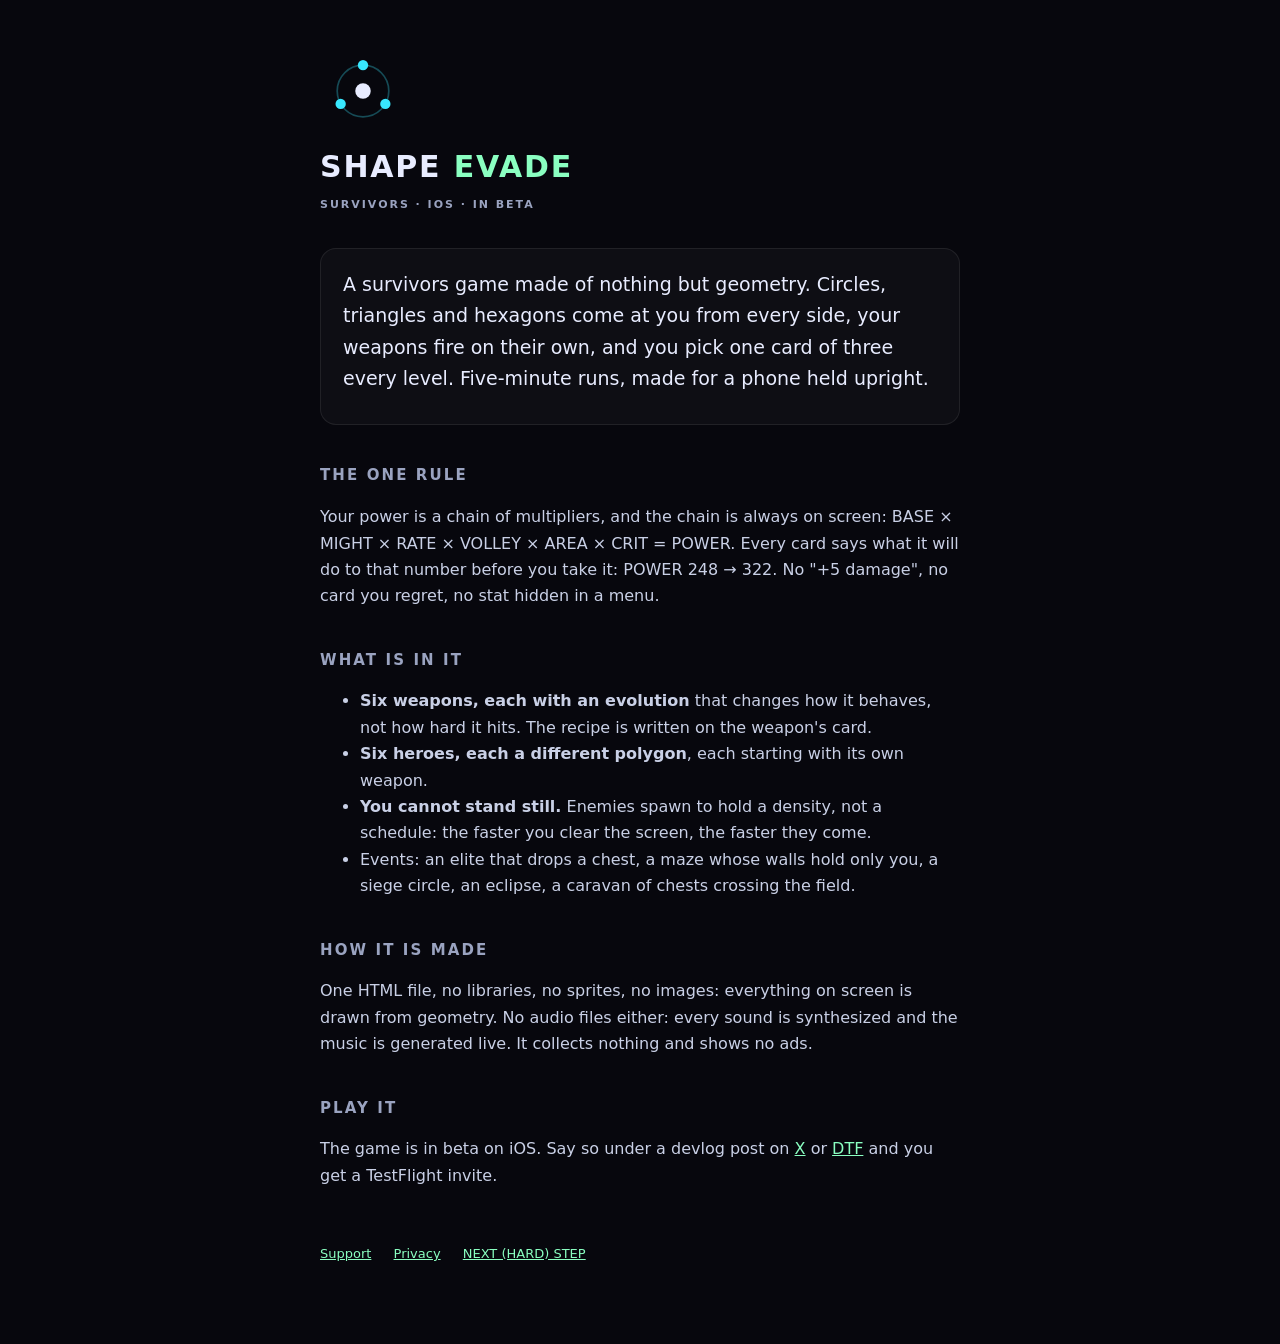
==== shape-evade/index.html @ 08151c8e "Studio site: home, Shape Evade support and privacy, the button Co-Authored-By: Claude Fable 5.1 <nor" ====
<!doctype html>
<html lang="en">
<head>
<meta charset="utf-8">
<meta name="viewport" content="width=device-width, initial-scale=1">
<title>Shape Evade: Survivors</title>
<meta name="description" content="A survivors game made of nothing but geometry. Your power is a chain of multipliers, and it never leaves the screen.">
<link rel="icon" href="mark.svg" type="image/svg+xml">
<link rel="stylesheet" href="../style.css">
</head>
<body>
<main>
  <img src="mark.svg" width="86" height="86" alt="">
  <h1>SHAPE <span>EVADE</span></h1>
  <p class="sub">Survivors · iOS · in beta</p>

  <div class="card">
    <p class="big">A survivors game made of nothing but geometry. Circles,
    triangles and hexagons come at you from every side, your weapons fire on
    their own, and you pick one card of three every level. Five-minute runs,
    made for a phone held upright.</p>
  </div>

  <h2>The one rule</h2>
  <p>Your power is a chain of multipliers, and the chain is always on screen:
  BASE × MIGHT × RATE × VOLLEY × AREA × CRIT = POWER. Every card says what it
  will do to that number before you take it: POWER 248 → 322. No "+5 damage",
  no card you regret, no stat hidden in a menu.</p>

  <h2>What is in it</h2>
  <ul>
    <li><strong>Six weapons, each with an evolution</strong> that changes how it
    behaves, not how hard it hits. The recipe is written on the weapon's card.</li>
    <li><strong>Six heroes, each a different polygon</strong>, each starting with
    its own weapon.</li>
    <li><strong>You cannot stand still.</strong> Enemies spawn to hold a density,
    not a schedule: the faster you clear the screen, the faster they come.</li>
    <li>Events: an elite that drops a chest, a maze whose walls hold only you, a
    siege circle, an eclipse, a caravan of chests crossing the field.</li>
  </ul>

  <h2>How it is made</h2>
  <p>One HTML file, no libraries, no sprites, no images: everything on screen is
  drawn from geometry. No audio files either: every sound is synthesized and the
  music is generated live. It collects nothing and shows no ads.</p>

  <h2>Play it</h2>
  <p>The game is in beta on iOS. Say so under a devlog post on
  <a href="https://x.com/nexthardstep">X</a> or <a href="https://dtf.ru/id3532169">DTF</a>
  and you get a TestFlight invite.
  <!-- TODO: заменить на публичную ссылку TestFlight и ссылку itch, когда появятся --></p>

  <footer>
    <a href="support.html">Support</a>
    <a href="privacy.html">Privacy</a>
    <a href="../">NEXT (HARD) STEP</a>
  </footer>
</main>
</body>
</html>
---- style.css ----
:root { --bg:#07070d; --text:#e8ecff; --dim:#9aa3c0; --good:#8affc1; }
* { box-sizing: border-box; }
body {
  margin: 0; padding: 48px 20px 80px;
  background: var(--bg); color: var(--text);
  font: 16px/1.65 -apple-system, BlinkMacSystemFont, system-ui, sans-serif;
  -webkit-font-smoothing: antialiased;
}
main { max-width: 640px; margin: 0 auto; }
h1 { font-size: 30px; letter-spacing: .06em; margin: 0 0 4px; }
h1 span { color: var(--good); }
h2 { font-size: 15px; letter-spacing: .14em; text-transform: uppercase;
     color: var(--dim); margin: 38px 0 10px; font-weight: 800; }
p, li { color: #c9d0e6; }
a { color: var(--good); }
.sub { color: var(--dim); letter-spacing: .18em; text-transform: uppercase;
       font-size: 11px; font-weight: 800; margin: 0 0 34px; }
.card { border: 1px solid #ffffff14; border-radius: 16px; padding: 20px 22px;
        background: #ffffff08; margin: 16px 0; }
.big { font-size: 19px; color: var(--text); margin: 0; }
footer { margin-top: 54px; color: var(--dim); font-size: 13px; }
footer a { margin-right: 18px; }
svg { display: block; margin: 0 auto 26px; }

/* ---- studio home ---- */
.hero { text-align: center; margin-bottom: 46px; }
.hero h1 { font-size: 34px; letter-spacing: .14em; }
.hero h1 span { color: var(--good); }
.hero p { color: var(--dim); margin: 6px 0 0; }
.tag { display: inline-block; font-size: 11px; letter-spacing: .18em; text-transform: uppercase;
       font-weight: 800; color: var(--dim); margin-bottom: 8px; }
.tag.now { color: #38e8ff; }
.tag.done { color: var(--good); }
.tag.toy { color: #ffe36e; }
.card h3 { margin: 0 0 6px; font-size: 21px; letter-spacing: .02em; }
.card h3 a { color: var(--text); text-decoration: none; }
.card h3 a:hover { color: var(--good); }
.card p { margin: 0 0 10px; }
.links a { margin-right: 16px; white-space: nowrap; }
.games .card { padding: 16px 20px; }
.games .card h3 { font-size: 17px; }
.games .card p { color: var(--dim); font-size: 15px; margin: 0 0 6px; }
.follow { display: flex; flex-wrap: wrap; gap: 10px 22px; }
.ru { color: var(--dim); font-size: 14px; }
@media (max-width: 480px) {
  .hero h1 { font-size: 26px; letter-spacing: .1em; }
  h1 { font-size: 26px; }
}
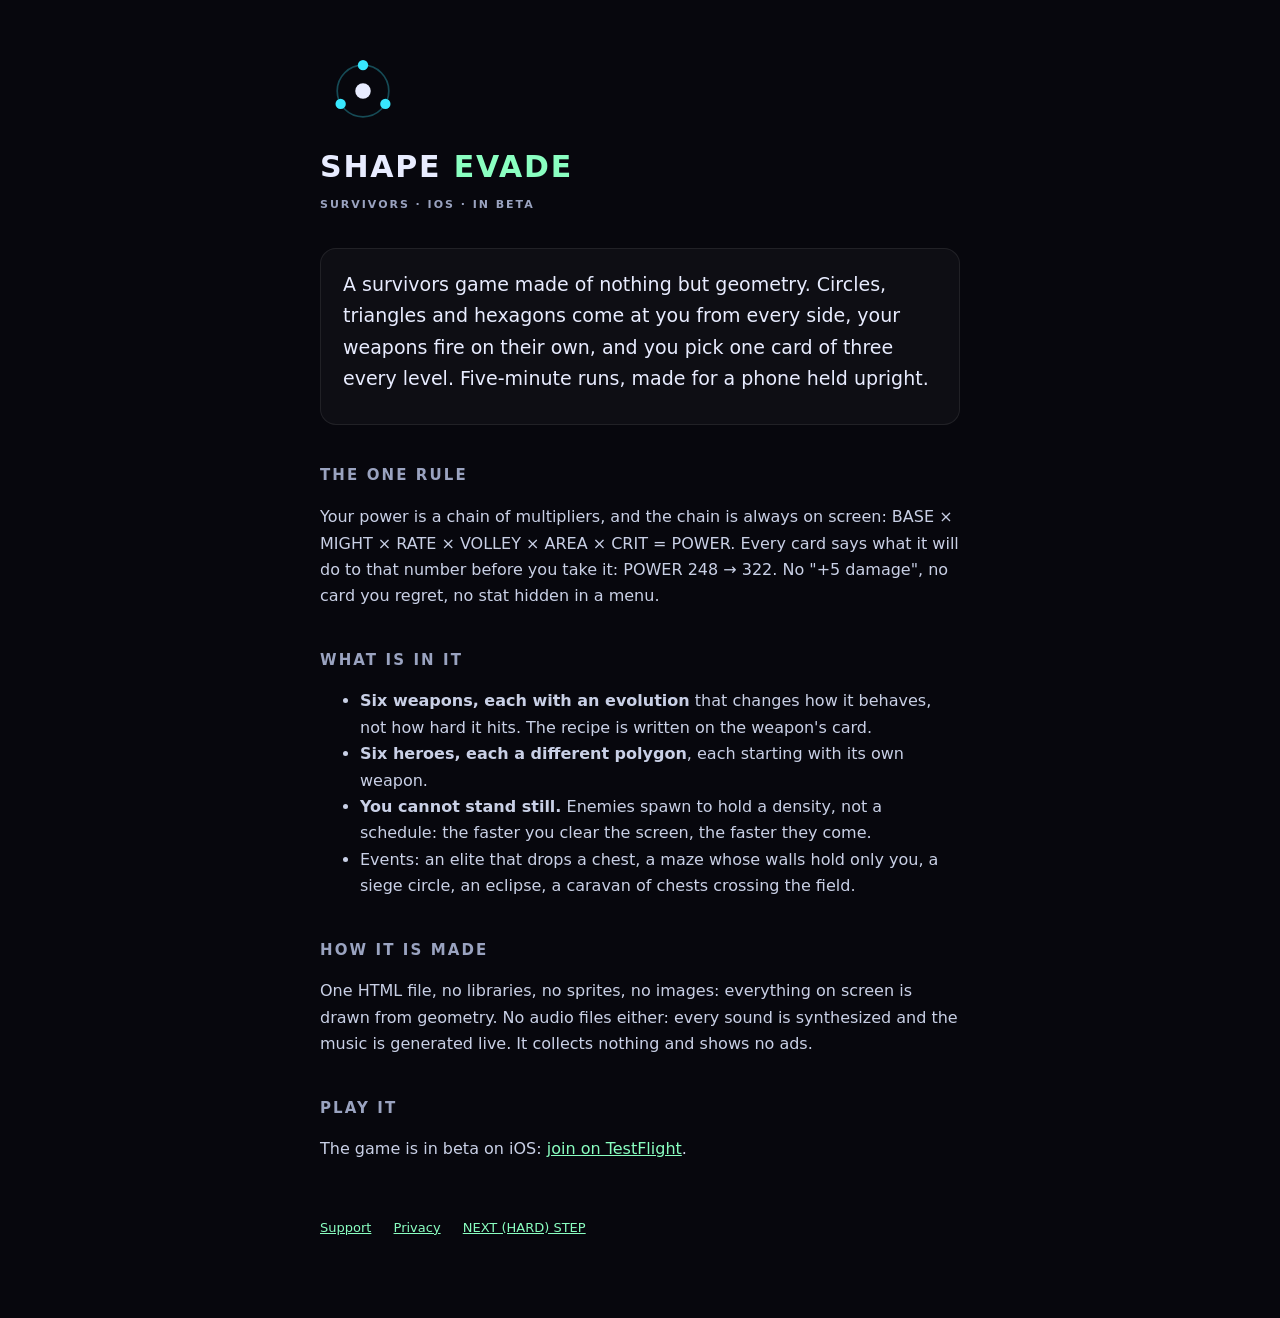
==== commit 093468fc: "TestFlight public link on the home and game pages Co-Authored-By: Claude Fable 5.1 <noreply@anthropi" ====
--- a/shape-evade/index.html
+++ b/shape-evade/index.html
@@ -45,10 +45,8 @@
   music is generated live. It collects nothing and shows no ads.</p>
 
   <h2>Play it</h2>
-  <p>The game is in beta on iOS. Say so under a devlog post on
-  <a href="https://x.com/nexthardstep">X</a> or <a href="https://dtf.ru/id3532169">DTF</a>
-  and you get a TestFlight invite.
-  <!-- TODO: заменить на публичную ссылку TestFlight и ссылку itch, когда появятся --></p>
+  <p>The game is in beta on iOS: <a href="https://testflight.apple.com/join/4UGg9wDN">join on TestFlight</a>.
+  <!-- TODO: ссылка itch, когда появится страница --></p>
 
   <footer>
     <a href="support.html">Support</a>
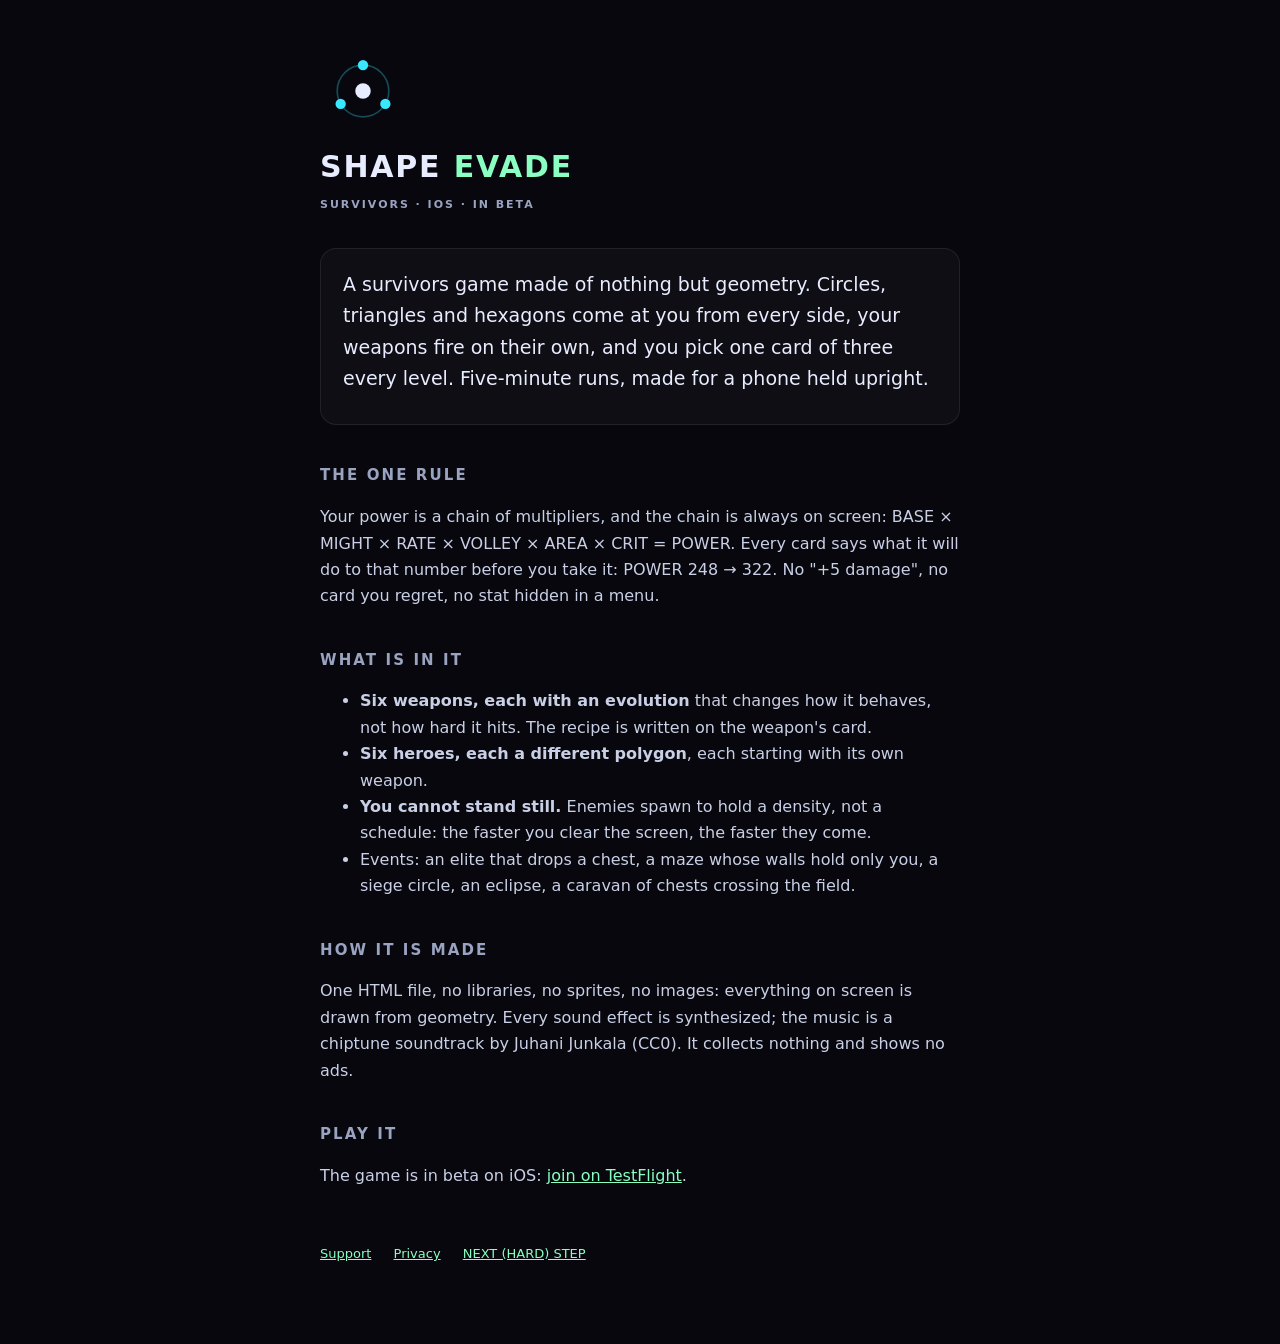
==== commit 0b058c70: "The music is a chiptune soundtrack, not generated live Co-Authored-By: Claude Fable 5.1 <noreply@ant" ====
--- a/shape-evade/index.html
+++ b/shape-evade/index.html
@@ -41,12 +41,12 @@
 
   <h2>How it is made</h2>
   <p>One HTML file, no libraries, no sprites, no images: everything on screen is
-  drawn from geometry. No audio files either: every sound is synthesized and the
-  music is generated live. It collects nothing and shows no ads.</p>
+  drawn from geometry. Every sound effect is synthesized; the music is a chiptune
+  soundtrack by Juhani Junkala (CC0). It collects nothing and shows no ads.</p>
 
   <h2>Play it</h2>
   <p>The game is in beta on iOS: <a href="https://testflight.apple.com/join/4UGg9wDN">join on TestFlight</a>.
-  <!-- TODO: ссылка itch, когда появится страница --></p>
+  <!-- TODO: когда страница itch будет публичной: <a href="https://nexthardstep.itch.io/shape-evade">play in the browser</a> --></p>
 
   <footer>
     <a href="support.html">Support</a>
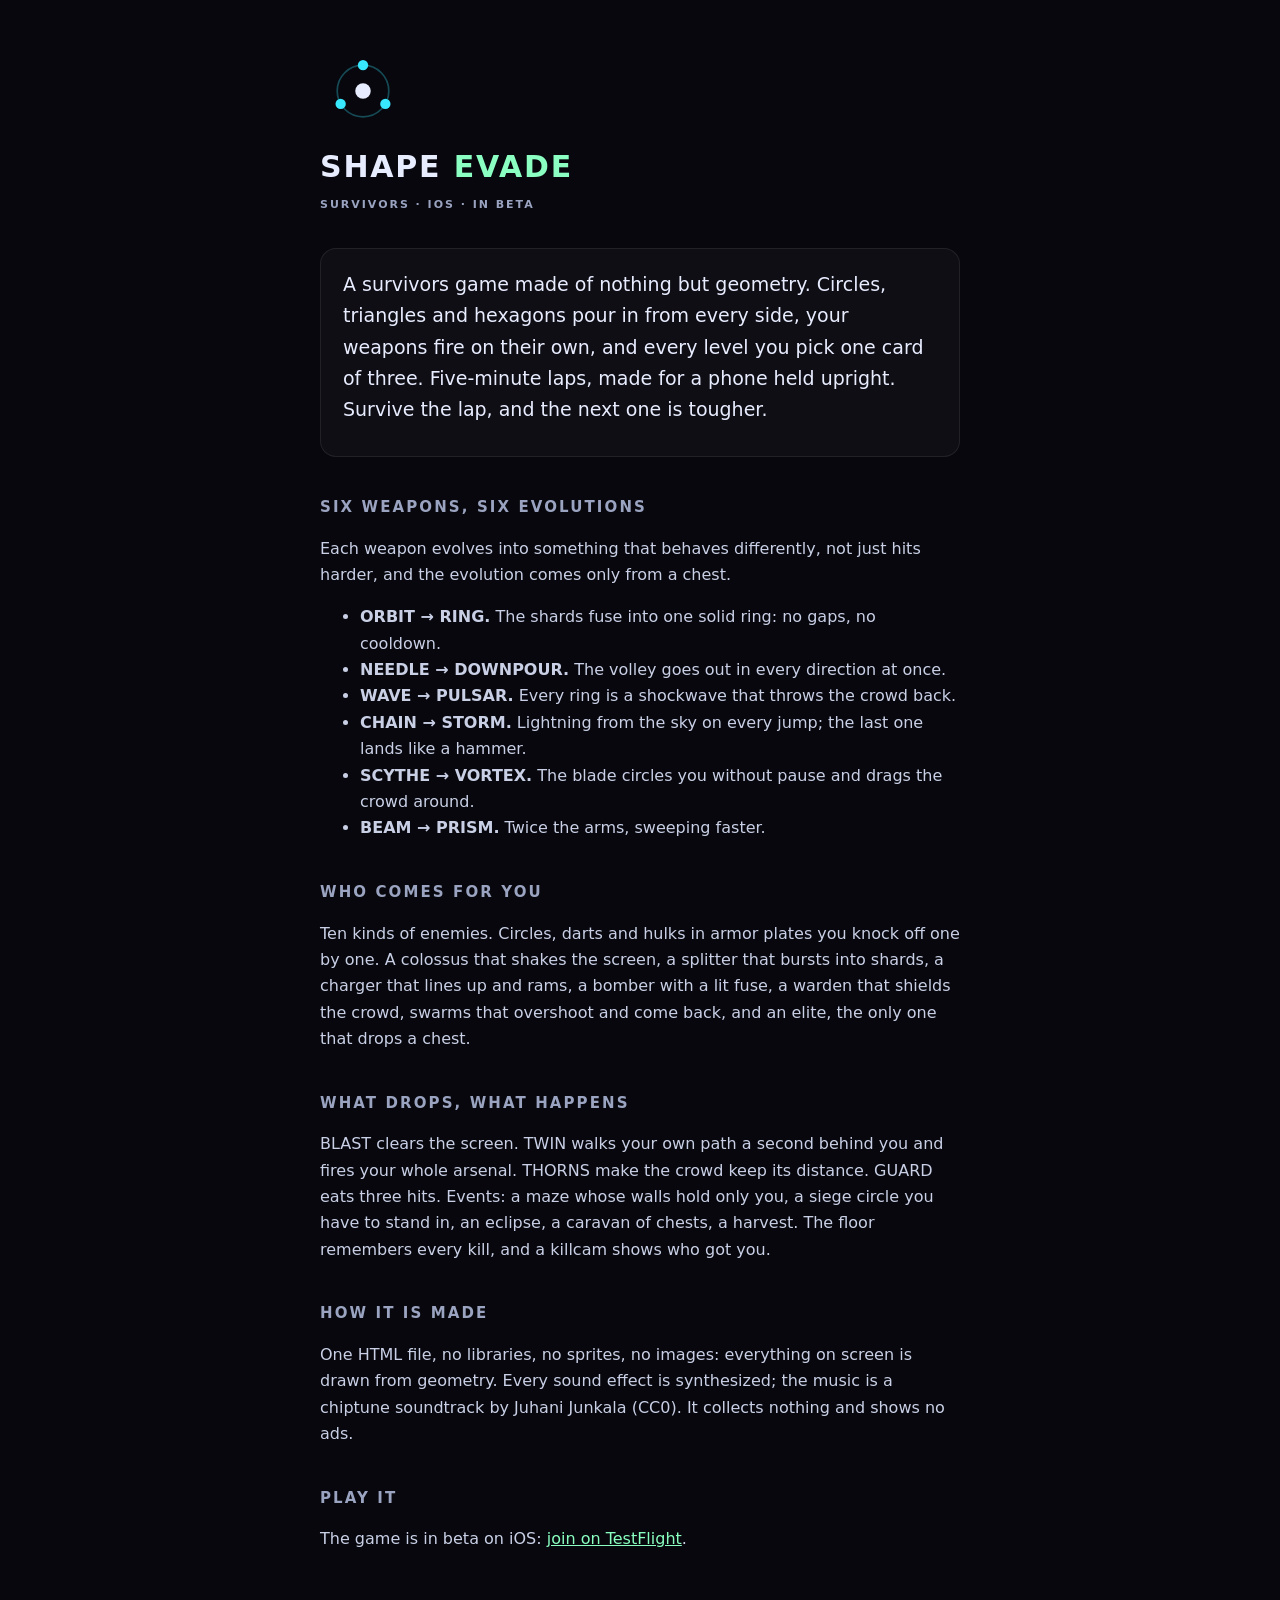
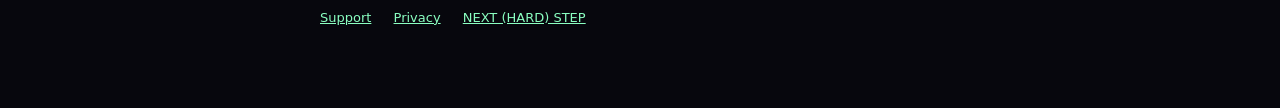
==== commit 51198590: "Sell the weapons, evolutions and enemies, not the multiplier chain Co-Authored-By: Claude Fable 5.1 " ====
--- a/shape-evade/index.html
+++ b/shape-evade/index.html
@@ -16,28 +16,36 @@
 
   <div class="card">
     <p class="big">A survivors game made of nothing but geometry. Circles,
-    triangles and hexagons come at you from every side, your weapons fire on
-    their own, and you pick one card of three every level. Five-minute runs,
-    made for a phone held upright.</p>
+    triangles and hexagons pour in from every side, your weapons fire on their
+    own, and every level you pick one card of three. Five-minute laps, made for
+    a phone held upright. Survive the lap, and the next one is tougher.</p>
   </div>
 
-  <h2>The one rule</h2>
-  <p>Your power is a chain of multipliers, and the chain is always on screen:
-  BASE × MIGHT × RATE × VOLLEY × AREA × CRIT = POWER. Every card says what it
-  will do to that number before you take it: POWER 248 → 322. No "+5 damage",
-  no card you regret, no stat hidden in a menu.</p>
+  <h2>Six weapons, six evolutions</h2>
+  <p>Each weapon evolves into something that behaves differently, not just hits
+  harder, and the evolution comes only from a chest.</p>
+  <ul>
+    <li><strong>ORBIT → RING.</strong> The shards fuse into one solid ring: no gaps, no cooldown.</li>
+    <li><strong>NEEDLE → DOWNPOUR.</strong> The volley goes out in every direction at once.</li>
+    <li><strong>WAVE → PULSAR.</strong> Every ring is a shockwave that throws the crowd back.</li>
+    <li><strong>CHAIN → STORM.</strong> Lightning from the sky on every jump; the last one lands like a hammer.</li>
+    <li><strong>SCYTHE → VORTEX.</strong> The blade circles you without pause and drags the crowd around.</li>
+    <li><strong>BEAM → PRISM.</strong> Twice the arms, sweeping faster.</li>
+  </ul>
 
-  <h2>What is in it</h2>
-  <ul>
-    <li><strong>Six weapons, each with an evolution</strong> that changes how it
-    behaves, not how hard it hits. The recipe is written on the weapon's card.</li>
-    <li><strong>Six heroes, each a different polygon</strong>, each starting with
-    its own weapon.</li>
-    <li><strong>You cannot stand still.</strong> Enemies spawn to hold a density,
-    not a schedule: the faster you clear the screen, the faster they come.</li>
-    <li>Events: an elite that drops a chest, a maze whose walls hold only you, a
-    siege circle, an eclipse, a caravan of chests crossing the field.</li>
-  </ul>
+  <h2>Who comes for you</h2>
+  <p>Ten kinds of enemies. Circles, darts and hulks in armor plates you knock
+  off one by one. A colossus that shakes the screen, a splitter that bursts into
+  shards, a charger that lines up and rams, a bomber with a lit fuse, a warden
+  that shields the crowd, swarms that overshoot and come back, and an elite, the
+  only one that drops a chest.</p>
+
+  <h2>What drops, what happens</h2>
+  <p>BLAST clears the screen. TWIN walks your own path a second behind you and
+  fires your whole arsenal. THORNS make the crowd keep its distance. GUARD eats
+  three hits. Events: a maze whose walls hold only you, a siege circle you have
+  to stand in, an eclipse, a caravan of chests, a harvest. The floor remembers
+  every kill, and a killcam shows who got you.</p>
 
   <h2>How it is made</h2>
   <p>One HTML file, no libraries, no sprites, no images: everything on screen is
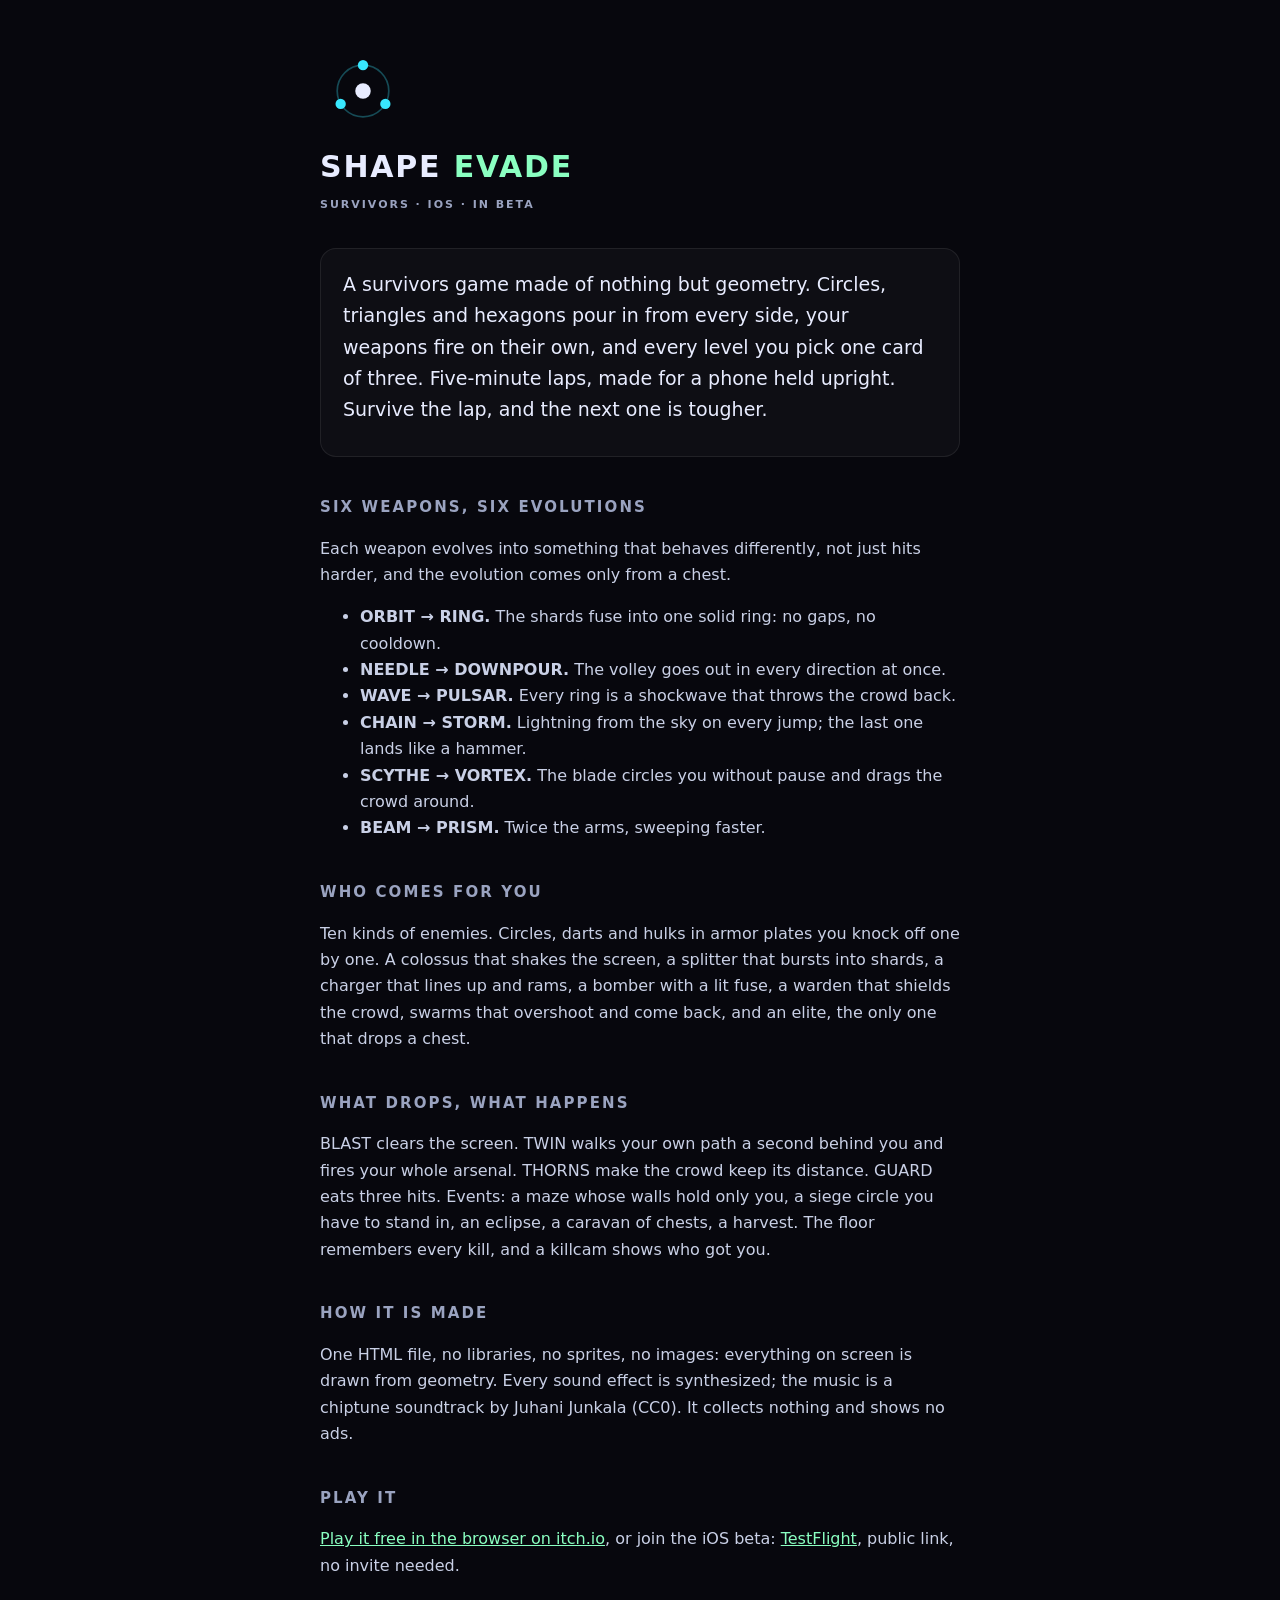
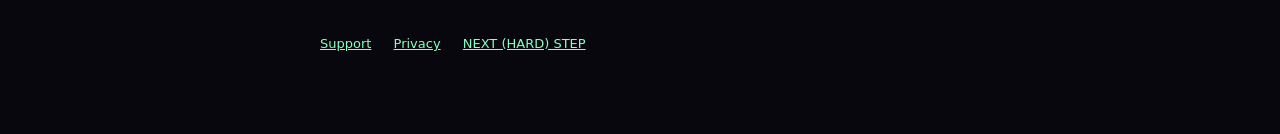
==== commit a31629fa: "The itch page is up: play in the browser Co-Authored-By: Claude Fable 5.1 <noreply@anthropic.com>" ====
--- a/shape-evade/index.html
+++ b/shape-evade/index.html
@@ -4,7 +4,7 @@
 <meta charset="utf-8">
 <meta name="viewport" content="width=device-width, initial-scale=1">
 <title>Shape Evade: Survivors</title>
-<meta name="description" content="A survivors game made of nothing but geometry. Your power is a chain of multipliers, and it never leaves the screen.">
+<meta name="description" content="A survivors game made of nothing but geometry. Six weapons that evolve, ten kinds of enemies, and a floor that remembers every kill.">
 <link rel="icon" href="mark.svg" type="image/svg+xml">
 <link rel="stylesheet" href="../style.css">
 </head>
@@ -53,8 +53,8 @@
   soundtrack by Juhani Junkala (CC0). It collects nothing and shows no ads.</p>
 
   <h2>Play it</h2>
-  <p>The game is in beta on iOS: <a href="https://testflight.apple.com/join/4UGg9wDN">join on TestFlight</a>.
-  <!-- TODO: когда страница itch будет публичной: <a href="https://nexthardstep.itch.io/shape-evade">play in the browser</a> --></p>
+  <p><a href="https://nexthardstep.itch.io/shape-evade-survivors">Play it free in the browser on itch.io</a>, or join the iOS beta:
+  <a href="https://testflight.apple.com/join/4UGg9wDN">TestFlight</a>, public link, no invite needed.</p>
 
   <footer>
     <a href="support.html">Support</a>
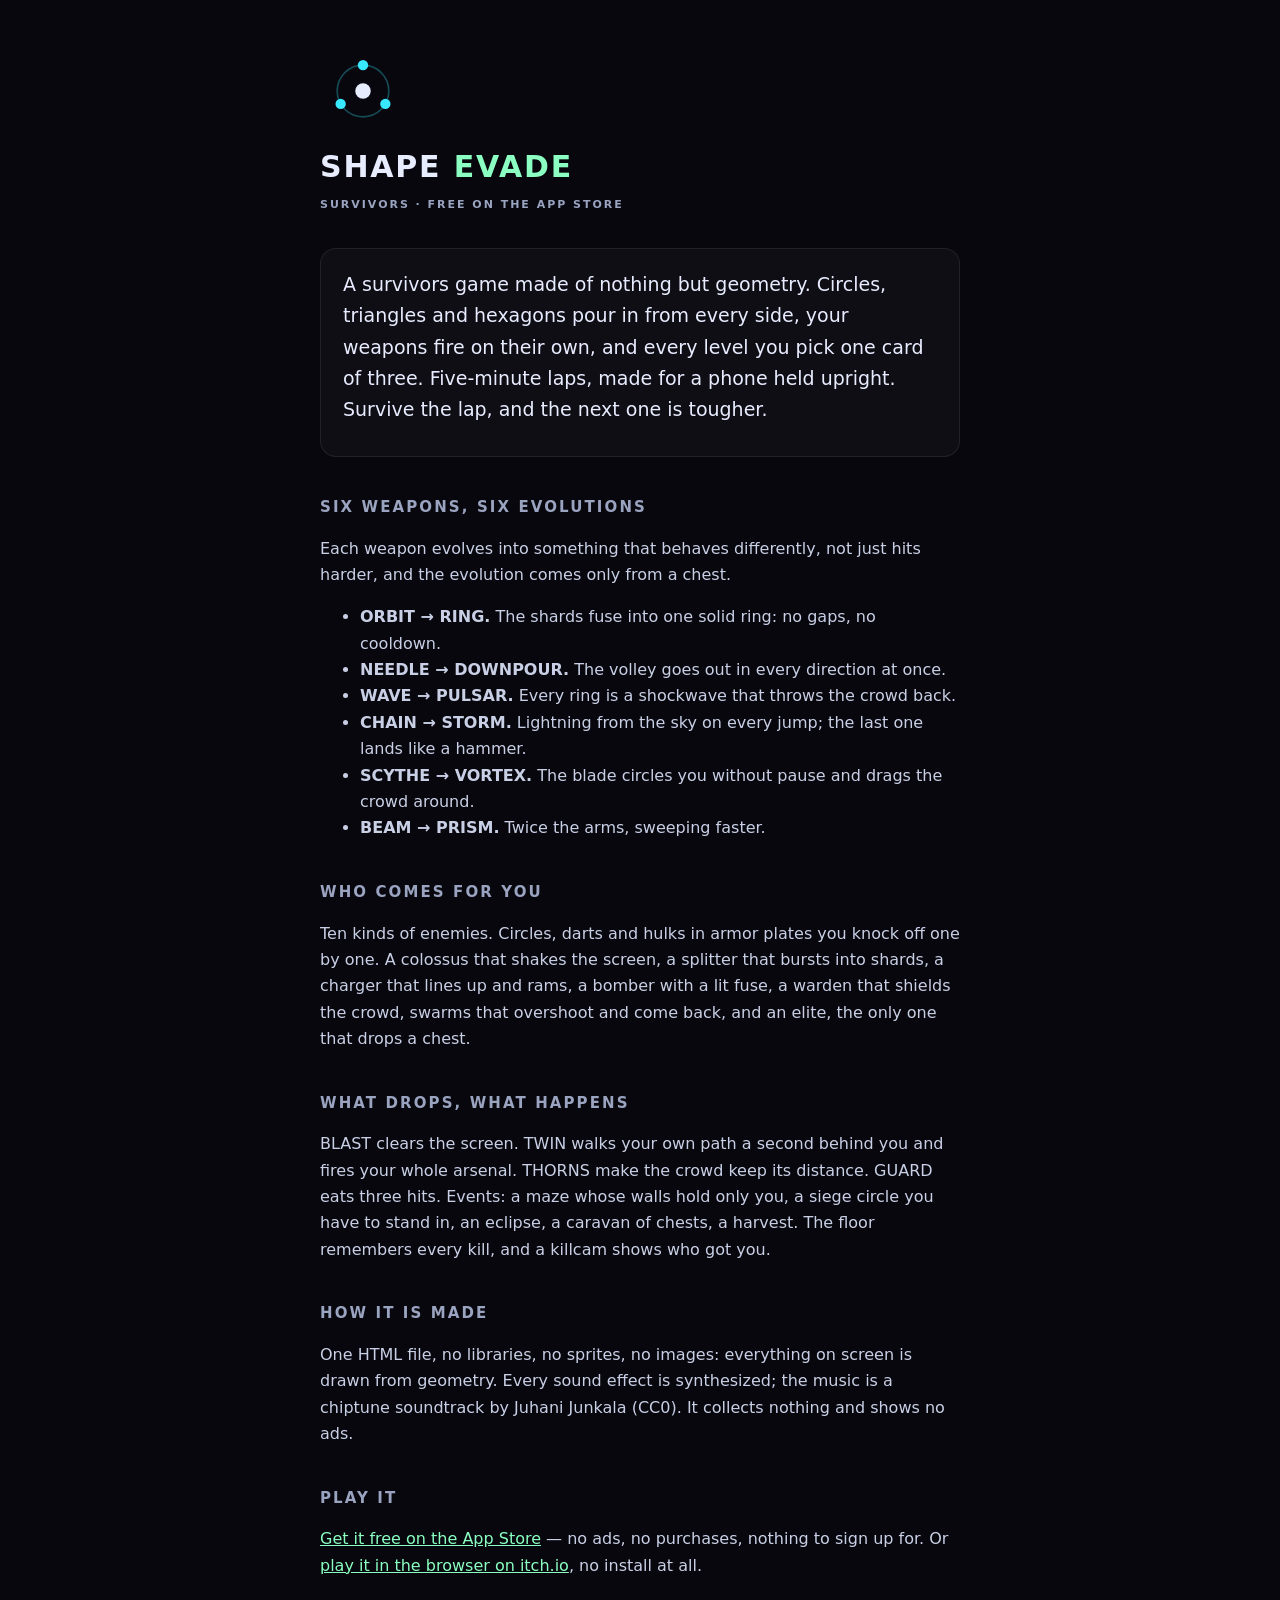
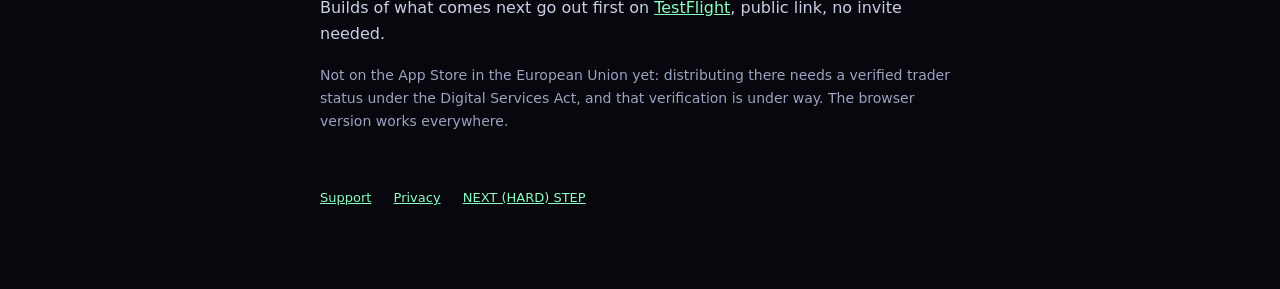
==== commit 785f62e5: "Shape Evade is out: the site says so It is on the App Store since 26 September, so the pages stop ca" ====
--- a/shape-evade/index.html
+++ b/shape-evade/index.html
@@ -12,7 +12,7 @@
 <main>
   <img src="mark.svg" width="86" height="86" alt="">
   <h1>SHAPE <span>EVADE</span></h1>
-  <p class="sub">Survivors · iOS · in beta</p>
+  <p class="sub">Survivors · free on the App Store</p>
 
   <div class="card">
     <p class="big">A survivors game made of nothing but geometry. Circles,
@@ -53,8 +53,15 @@
   soundtrack by Juhani Junkala (CC0). It collects nothing and shows no ads.</p>
 
   <h2>Play it</h2>
-  <p><a href="https://nexthardstep.itch.io/shape-evade-survivors">Play it free in the browser on itch.io</a>, or join the iOS beta:
-  <a href="https://testflight.apple.com/join/4UGg9wDN">TestFlight</a>, public link, no invite needed.</p>
+  <p><a href="https://apps.apple.com/app/id6810389488">Get it free on the App Store</a> — no ads, no purchases,
+  nothing to sign up for. Or <a href="https://nexthardstep.itch.io/shape-evade-survivors">play
+  it in the browser on itch.io</a>, no install at all.</p>
+  <p>Builds of what comes next go out first on
+  <a href="https://testflight.apple.com/join/4UGg9wDN">TestFlight</a>, public
+  link, no invite needed.</p>
+  <p class="note">Not on the App Store in the European Union yet: distributing
+  there needs a verified trader status under the Digital Services Act, and that
+  verification is under way. The browser version works everywhere.</p>
 
   <footer>
     <a href="support.html">Support</a>
--- a/style.css
+++ b/style.css
@@ -42,6 +42,7 @@
 .games .card p { color: var(--dim); font-size: 15px; margin: 0 0 6px; }
 .follow { display: flex; flex-wrap: wrap; gap: 10px 22px; }
 .ru { color: var(--dim); font-size: 14px; }
+.note { color: var(--dim); font-size: 14px; }
 @media (max-width: 480px) {
   .hero h1 { font-size: 26px; letter-spacing: .1em; }
   h1 { font-size: 26px; }
